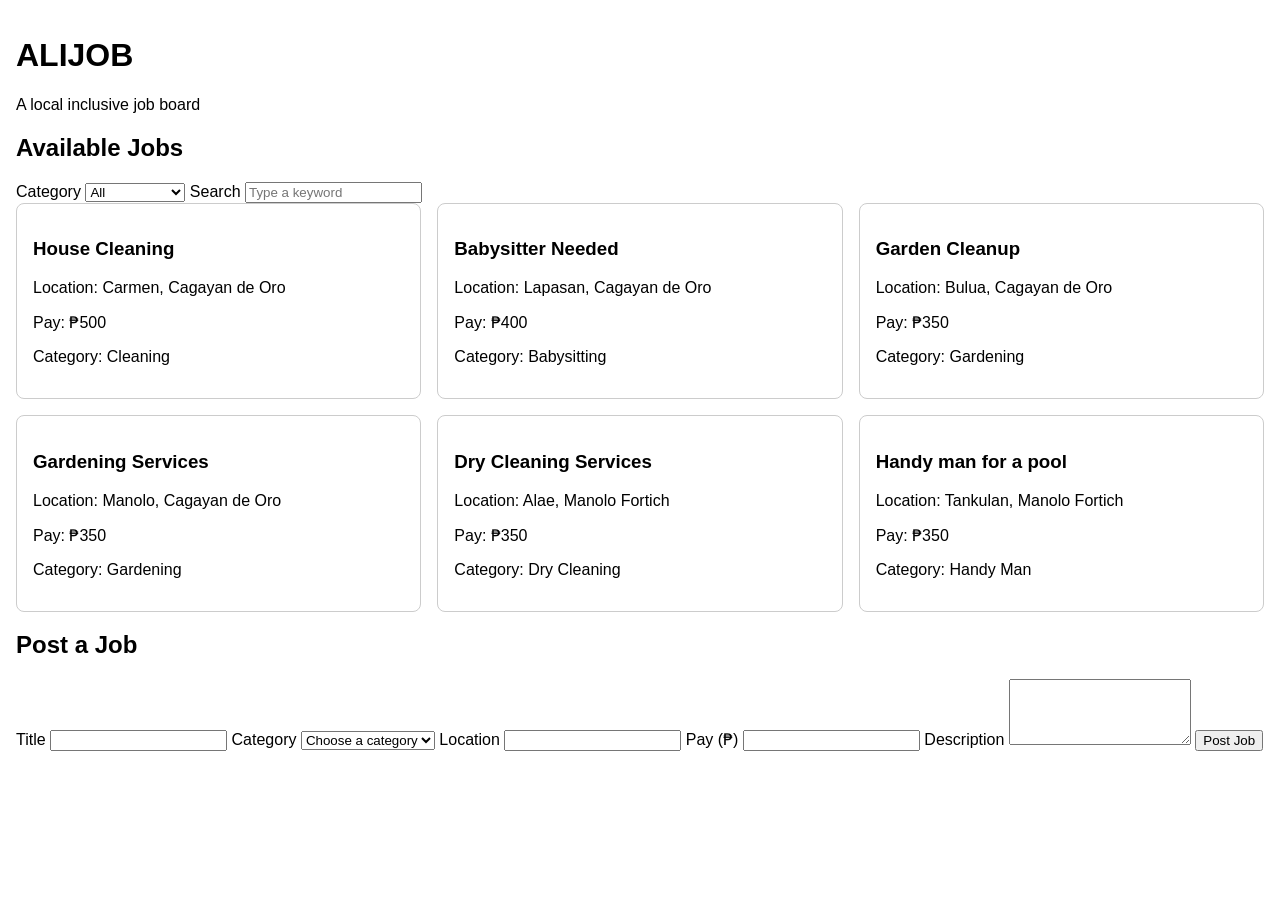
==== app.html @ 8339e1b4 "added pay range" ====
<!doctype html>
<html lang="en">
  <head>
    <meta charset="UTF-8" />
    <meta name="viewport" content="width=device-width, initial-scale=1.0" />
    <title>ALIJOB - Local Inclusive Job Board</title>
    <link rel="stylesheet" href="styles.css" />
  </head>
  <body>
    <header>
      <h1>ALIJOB</h1>
      <p>A local inclusive job board</p>
    </header>

    <main>
      <h2>Available Jobs</h2>
      <div class="controls">
        <label for="category-filter">Category</label>
        <select id="category-filter">
          <option value="all">All</option>
          <option value="Cleaning">Cleaning</option>
          <option value="Babysitting">Babysitting</option>
          <option value="Gardening">Gardening</option>
          <option value="Dry Cleaning">Dry Cleaning</option>
          <option value="Handy Man">Handy Man</option>
        </select>

        <label for="search-input">Search</label>
        <input type="text" id="search-input" placeholder="Type a keyword" />
      </div>
      <section class="job-grid"></section>
      <section class="post-job" aria-labelledby="post-heading">
  <h2 id="post-heading">Post a Job</h2>

  <form id="post-form" novalidate>
    <label for="post-title">Title</la2bel>
    <input type="text" id="post-title" />

    <label for="post-category">Category</label>
    <select id="post-category">
      <option value="">Choose a category</option>
      <option value="Cleaning">Cleaning</option>
      <option value="Babysitting">Babysitting</option>
      <option value="Gardening">Gardening</option>
      <option value="Dry Cleaning">Dry Cleaning</option>
      <option value="Handy Man">Handy Man</option>
    </select>

    <label for="post-location">Location</label>
    <input type="text" id="post-location" />

    <label for="post-pay">Pay (₱)</label>
    <input type="number" id="post-pay" min="0" />

    <label for="post-description">Description</label>
    <textarea id="post-description" rows="4"></textarea>

    <button type="submit">Post Job</button>
    <p id="post-message" aria-live="polite"></p>
  </form>
</section>
    </main>
    <dialog id="job-popup" aria-labelledby="popup-title">
      <h2 id="popup-title"></h2>
      <p id="popup-description"></p>
      <p id="popup-location"></p>
      <p id="popup-pay"></p>
      <h2 id="popup-title"></h2>
      <p id="popup-category"></p>

      <button type="button" id="popup-close">Close</button>
    </dialog>

    <script src="script.js"></script>
  </body>
</html>
---- styles.css ----
* {
  box-sizing: border-box;
}

body {
  font-family: Arial, sans-serif;
  margin:0;
  padding: 1rem;
}

.job-grid {
  display: grid;
  grid-template-columns: 1fr;
  gap: 1rem;
}

.job-card {
  border: 1px solid #cccccc;
  border-radius: 8px;
  padding: 1rem;
}

@media (min-width: 600px) {
  .job-grid {
    grid-template-columns: 1fr 1fr; 
  }
}

@media (min-width: 900px) {
  .job-grid {
    grid-template-columns: 1fr 1fr 1fr;
  }
}

.job-card {
  cursor: pointer;
}

.job-card:focus-visible {
  outline: 3px solid #1a56db;
  outline-offset: 2px;
}

.landing {
  text-align: center;
  padding: 2rem 1rem;
}

.cta-button {
  display: inline-block;
  margin-top: 1rem;
  padding: 0.75rem 1.5rem;
  background: #1a56db;
  color: #ffffff;
  text-decoration: none;
  border-radius: 0.5rem;
}

.cta-button:focus-visible {
  outline: 3px solid #1a56db;
  outline-offset: 2px;
}
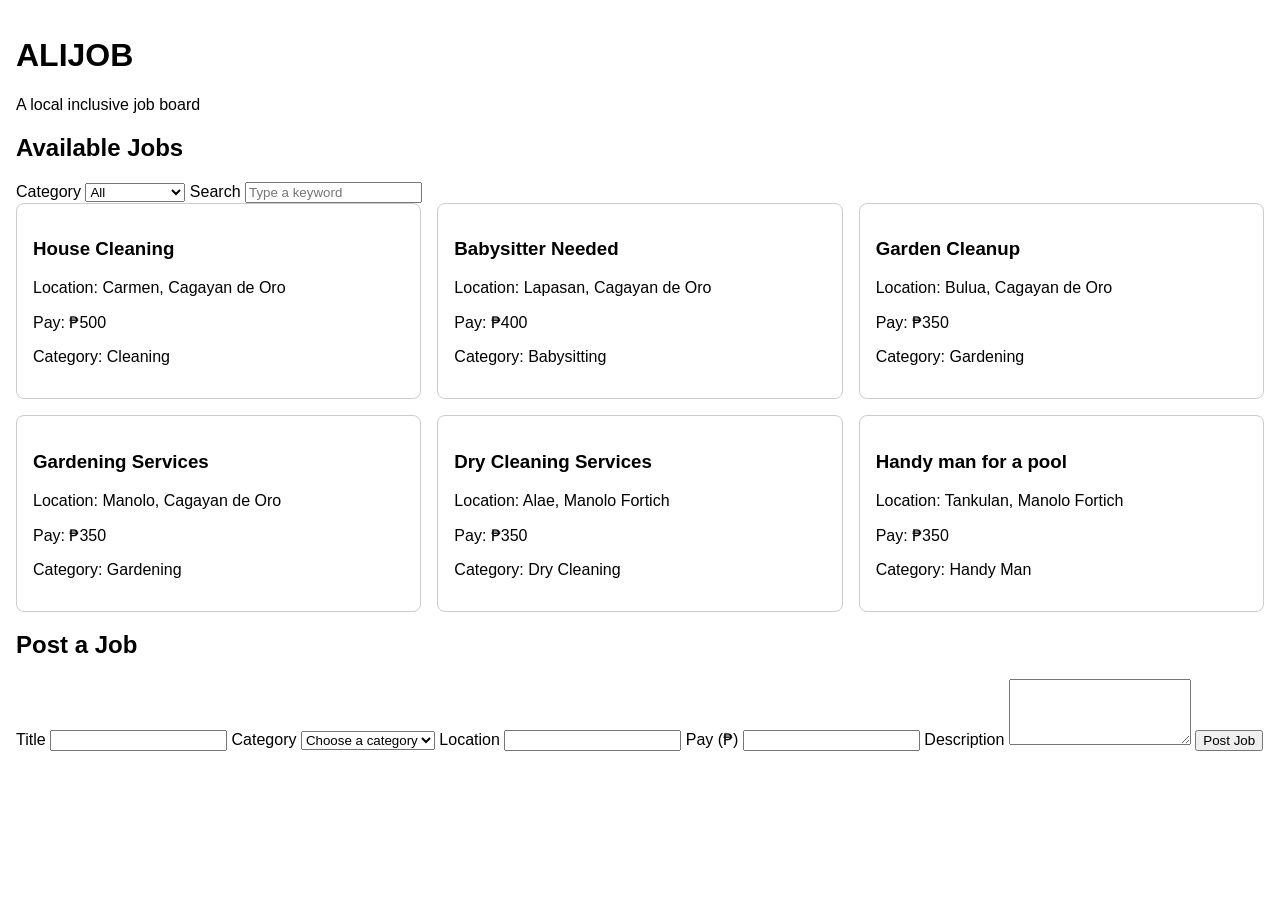
==== commit e71e1f92: "added post pay" ====
--- a/app.html
+++ b/app.html
@@ -50,7 +50,7 @@
     <input type="text" id="post-location" />
 
     <label for="post-pay">Pay (₱)</label>
-    <input type="number" id="post-pay" min="0" />
+    <input type="number" id="post-pay" min="150" />
 
     <label for="post-description">Description</label>
     <textarea id="post-description" rows="4"></textarea>
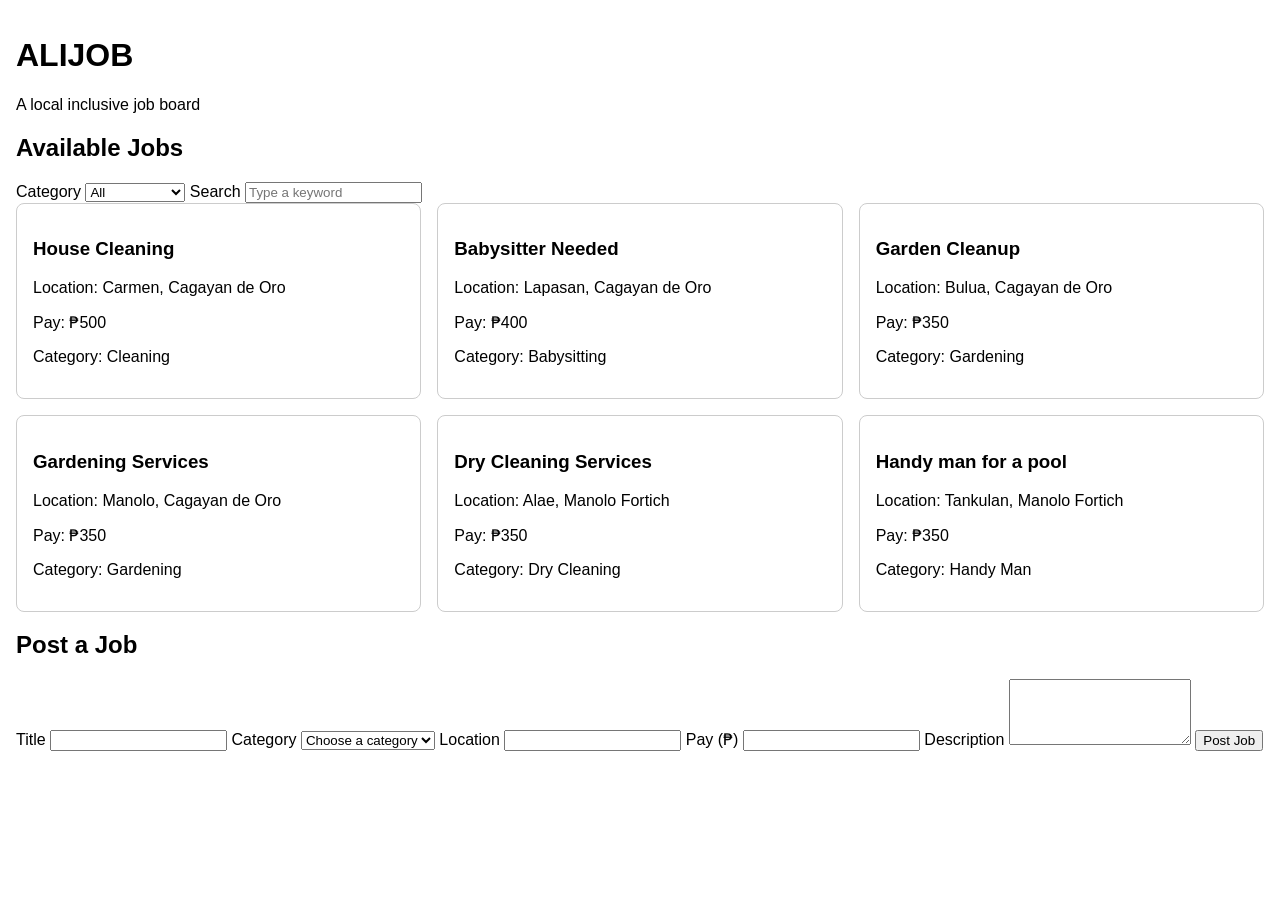
==== commit ab0af15c: "Added takedown html" ====
--- a/app.html
+++ b/app.html
@@ -69,6 +69,8 @@
       <p id="popup-category"></p>
 
       <button type="button" id="popup-close">Close</button>
+      <button type="button" id="popup-takedown" hidden>Take down</button>
+      <button type="button" id="popup-close">Close</button>
     </dialog>
 
     <script src="script.js"></script>
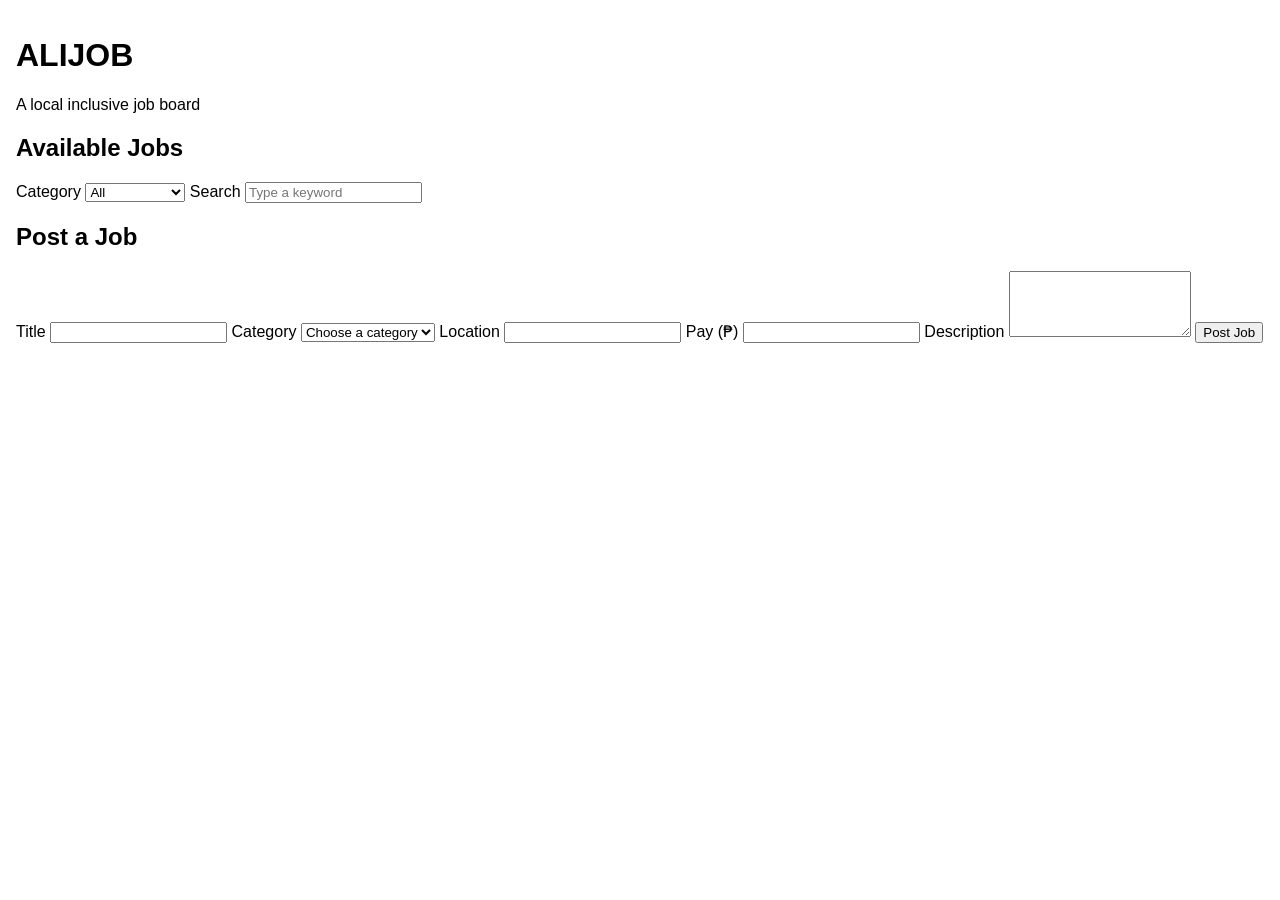
==== commit de04fb9a: "Added save to prevent deletion" ====
--- a/app.html
+++ b/app.html
@@ -70,7 +70,6 @@
 
       <button type="button" id="popup-close">Close</button>
       <button type="button" id="popup-takedown" hidden>Take down</button>
-      <button type="button" id="popup-close">Close</button>
     </dialog>
 
     <script src="script.js"></script>
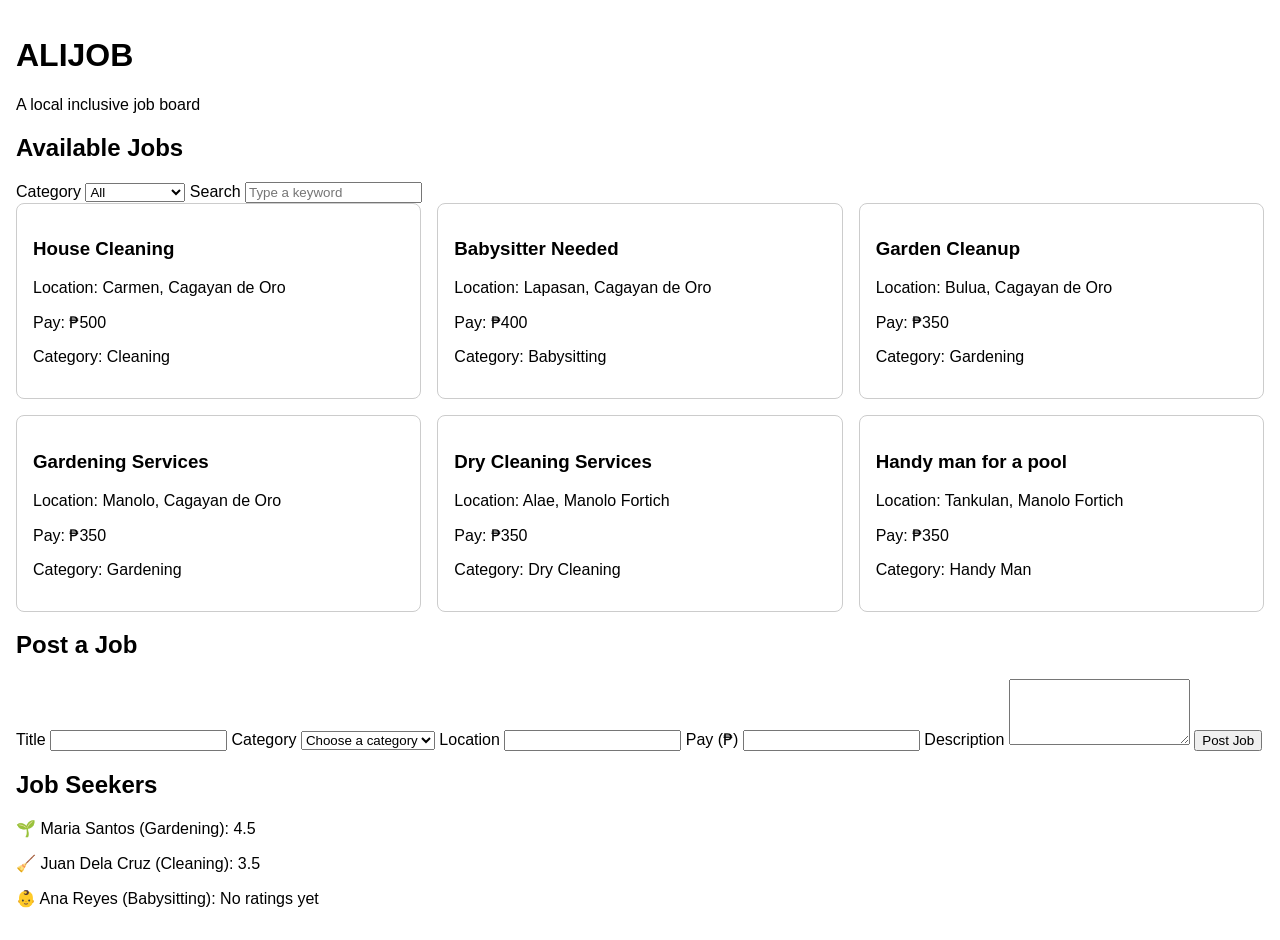
==== commit 2a4bee7b: "added seeker data" ====
--- a/app.html
+++ b/app.html
@@ -59,6 +59,10 @@
     <p id="post-message" aria-live="polite"></p>
   </form>
 </section>
+<section class="seekers" aria-labelledby="seekers-heading">
+  <h2 id="seekers-heading">Job Seekers</h2>
+  <div class="seeker-list"></div>
+</section>
     </main>
     <dialog id="job-popup" aria-labelledby="popup-title">
       <h2 id="popup-title"></h2>
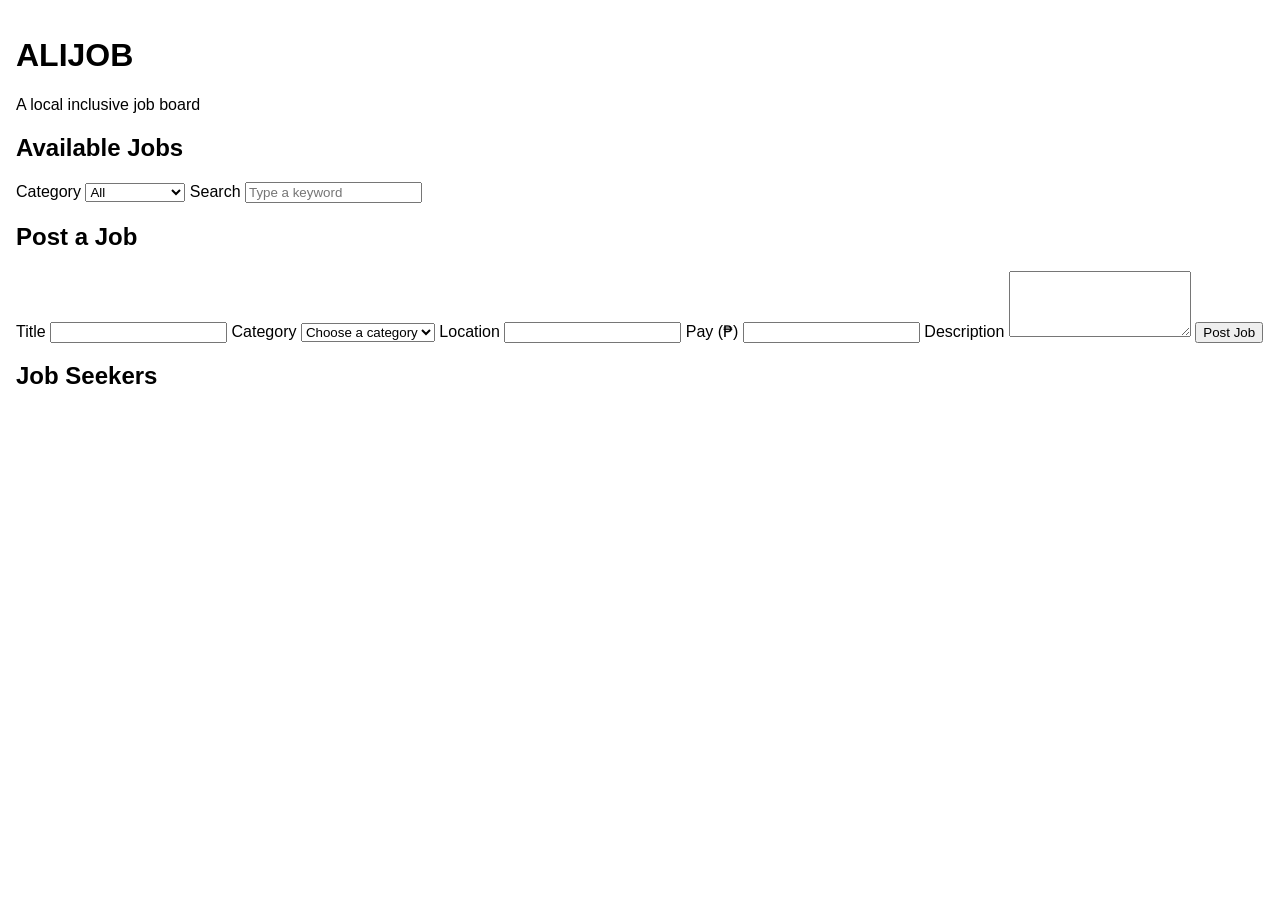
==== commit 5c60015f: "Added job rating scafolding" ====
--- a/app.html
+++ b/app.html
@@ -63,6 +63,7 @@
   <h2 id="seekers-heading">Job Seekers</h2>
   <div class="seeker-list"></div>
 </section>
+<p id="rating-message" aria-live="polite"></p>
     </main>
     <dialog id="job-popup" aria-labelledby="popup-title">
       <h2 id="popup-title"></h2>
--- a/styles.css
+++ b/styles.css
@@ -59,4 +59,53 @@
 .cta-button:focus-visible {
   outline: 3px solid #1a56db;
   outline-offset: 2px;
+}
+.seeker-card {
+  display: flex;
+  align-items: center;
+  gap: 1rem;
+  border: 1px solid #cccccc;
+  border-radius: 0.5rem;
+  padding: 1rem;
+  margin-bottom: 1rem;
+}
+
+.seeker-icon {
+  font-size: 2.5rem;
+}
+
+.seeker-name {
+  margin: 0;
+}
+
+.seeker-skill,
+.seeker-rating {
+  margin: 0.25rem 0 0;
+}
+
+.stars {
+  color: #b45309;
+}
+
+.rate-row {
+  margin: 0.5rem 0 0;
+}
+
+.rate-star {
+  min-width: 2.75rem;
+  min-height: 2.75rem;
+  font-size: 1.5rem;
+  background: none;
+  border: none;
+  color: #6b7280;
+  cursor: pointer;
+}
+
+.rate-star:hover {
+  color: #b45309;
+}
+
+.rate-star:focus-visible {
+  outline: 3px solid #1a56db;
+  outline-offset: 2px;
 }
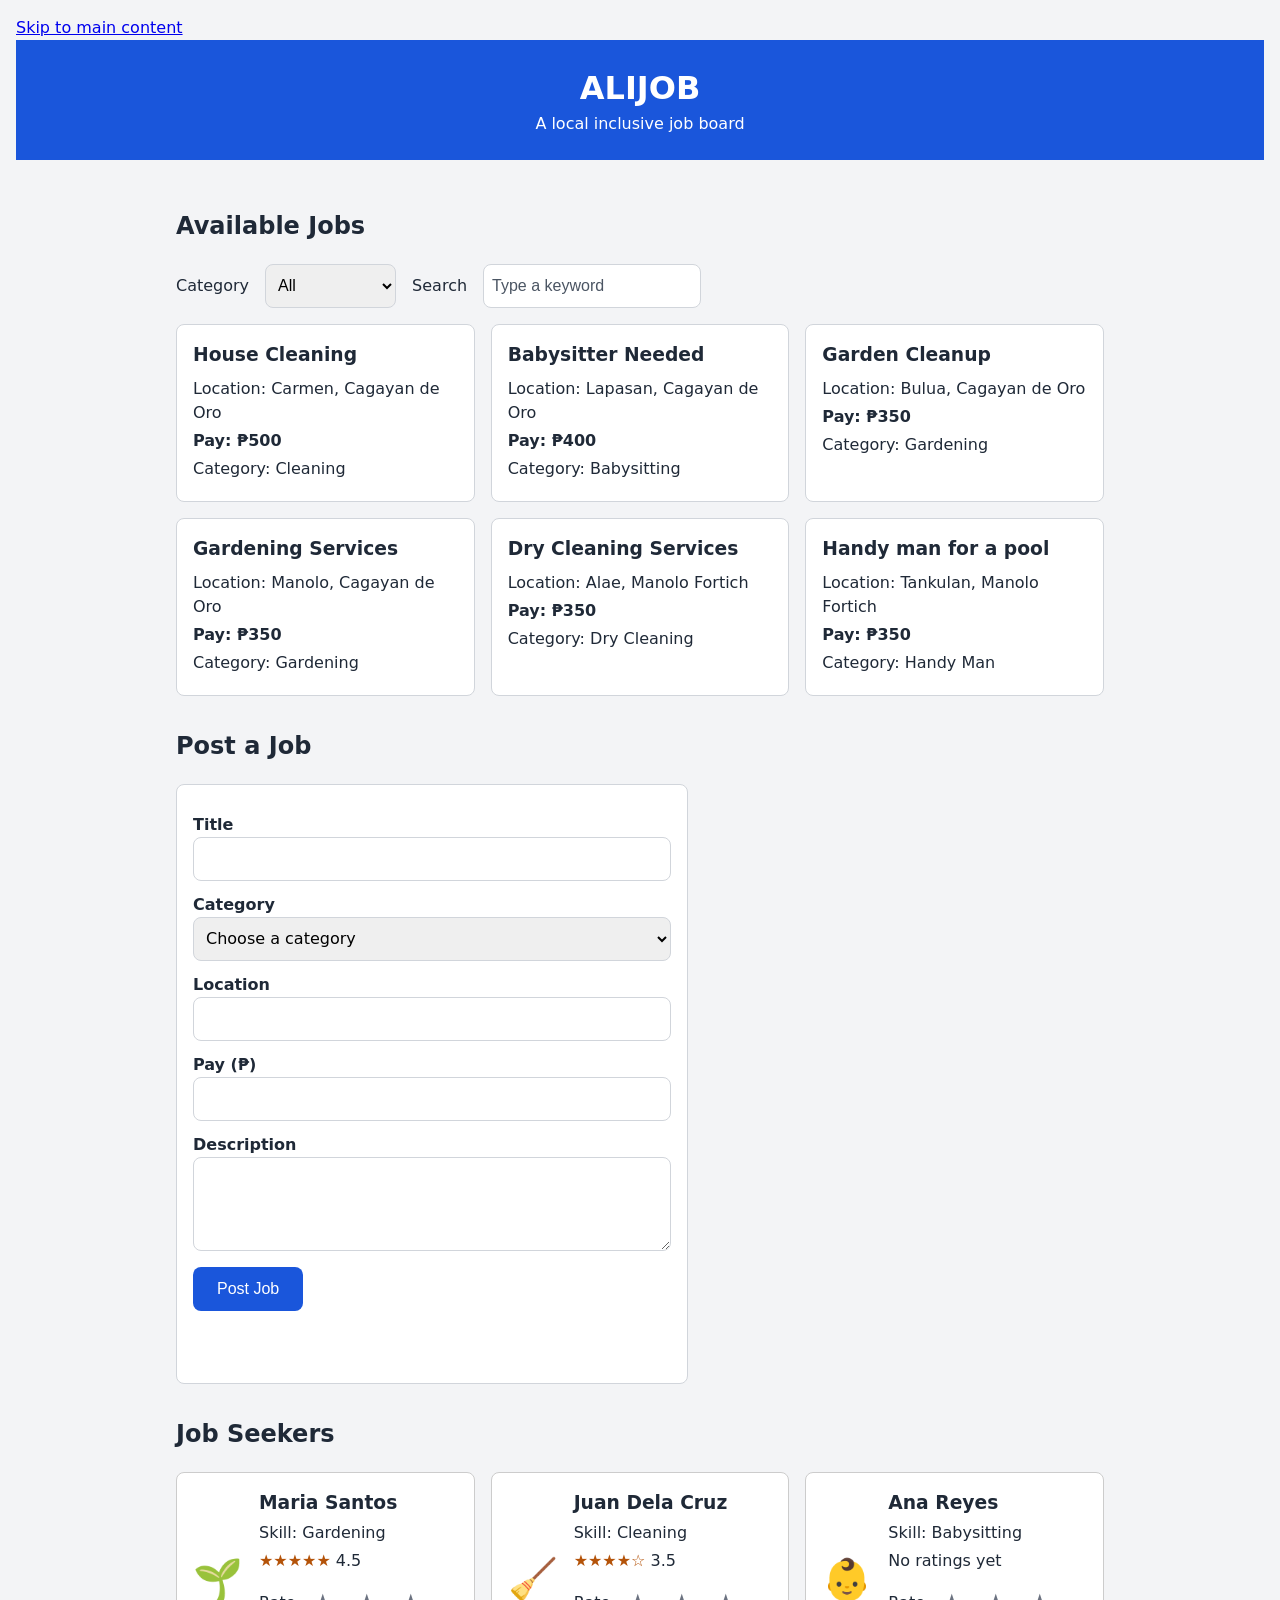
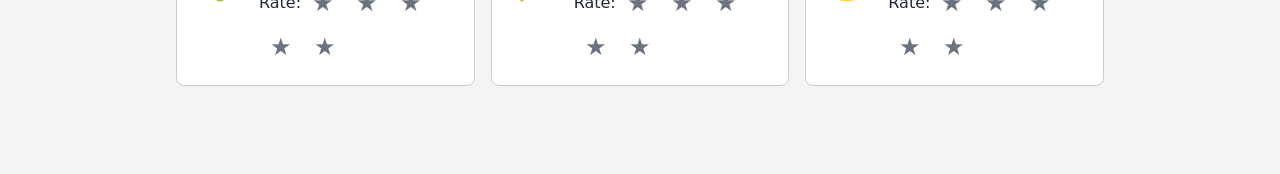
==== commit ee4e3eb3: "change main name" ====
--- a/app.html
+++ b/app.html
@@ -7,12 +7,13 @@
     <link rel="stylesheet" href="styles.css" />
   </head>
   <body>
+    <a class="skip-link" href="#main-content">Skip to main content</a>
     <header>
       <h1>ALIJOB</h1>
       <p>A local inclusive job board</p>
     </header>
 
-    <main>
+    <main id="main-content">
       <h2>Available Jobs</h2>
       <div class="controls">
         <label for="category-filter">Category</label>
--- a/styles.css
+++ b/styles.css
@@ -108,4 +108,285 @@
 .rate-star:focus-visible {
   outline: 3px solid #1a56db;
   outline-offset: 2px;
+}
+
+:root {
+  --text: #1f2937;
+  --brand: #1a56db;
+  --border: #d1d5db;
+  --surface: #ffffff;
+  --page: #f3f4f6;
+}
+
+*,
+*::before,
+*::after {
+  box-sizing: border-box;
+}
+
+[hidden] {
+  display: none !important;
+}
+
+body {
+  margin: 0;
+  font-family: system-ui, -apple-system, "Segoe UI", Roboto, sans-serif;
+  line-height: 1.5;
+  color: var(--text);
+  background: var(--page);
+}
+
+header {
+  background: var(--brand);
+  color: #ffffff;
+  padding: 1.5rem 1rem;
+  text-align: center;
+}
+
+header h1,
+header p {
+  margin: 0;
+}
+
+main {
+  max-width: 60rem;
+  margin: 0 auto;
+  padding: 1rem;
+}
+
+main h2 {
+  margin-top: 2rem;
+}
+
+.controls {
+  display: flex;
+  flex-wrap: wrap;
+  align-items: center;
+  gap: 0.5rem 1rem;
+  margin-bottom: 1rem;
+}
+
+.controls select,
+.controls input {
+  min-height: 2.75rem;
+  padding: 0.5rem;
+  font-size: 1rem;
+  border: 1px solid var(--border);
+  border-radius: 0.5rem;
+}
+
+.job-grid {
+  display: grid;
+  grid-template-columns: repeat(auto-fill, minmax(16rem, 1fr));
+  gap: 1rem;
+}
+
+.job-card {
+  background: var(--surface);
+  border: 1px solid var(--border);
+  border-radius: 0.5rem;
+  padding: 1rem;
+}
+
+.job-card:hover {
+  border-color: var(--brand);
+}
+
+.job-card p {
+  margin: 0.25rem 0;
+}
+
+.job-title {
+  margin: 0 0 0.5rem;
+}
+
+.job-pay {
+  font-weight: 700;
+}
+
+.no-results {
+  grid-column: 1 / -1;
+}
+
+#post-form {
+  max-width: 32rem;
+  background: var(--surface);
+  border: 1px solid var(--border);
+  border-radius: 0.5rem;
+  padding: 1rem;
+}
+
+#post-form label {
+  display: block;
+  margin-top: 0.75rem;
+  font-weight: 600;
+}
+
+#post-form input,
+#post-form select,
+#post-form textarea {
+  display: block;
+  width: 100%;
+  min-height: 2.75rem;
+  padding: 0.5rem;
+  font-size: 1rem;
+  font-family: inherit;
+  border: 1px solid var(--border);
+  border-radius: 0.5rem;
+}
+
+#post-form textarea {
+  resize: vertical;
+}
+
+#post-form button {
+  margin-top: 1rem;
+  min-height: 2.75rem;
+  padding: 0.5rem 1.5rem;
+  font-size: 1rem;
+  color: #ffffff;
+  background: var(--brand);
+  border: none;
+  border-radius: 0.5rem;
+  cursor: pointer;
+}
+
+#post-message {
+  min-height: 1.5rem;
+  font-weight: 600;
+}
+
+input:focus-visible,
+select:focus-visible,
+textarea:focus-visible,
+button:focus-visible {
+  outline: 3px solid var(--brand);
+  outline-offset: 2px;
+}
+
+:root {
+  --danger: #b91c1c;
+}
+
+dialog {
+  width: min(32rem, 92vw);
+  max-height: 90vh;
+  overflow-y: auto;
+  padding: 1.5rem;
+  color: var(--text);
+  background: var(--surface);
+  border: 1px solid var(--border);
+  border-radius: 0.75rem;
+}
+
+dialog::backdrop {
+  background: rgba(0, 0, 0, 0.5);
+}
+
+dialog h2 {
+  margin: 0 0 0.5rem;
+}
+
+dialog p {
+  margin: 0.5rem 0;
+}
+
+#popup-pay {
+  font-weight: 700;
+}
+
+#popup-close,
+#popup-takedown {
+  min-height: 2.75rem;
+  margin-top: 1rem;
+  margin-right: 0.5rem;
+  padding: 0.5rem 1.25rem;
+  font-size: 1rem;
+  border-radius: 0.5rem;
+  cursor: pointer;
+}
+
+#popup-close {
+  color: var(--text);
+  background: var(--surface);
+  border: 1px solid var(--border);
+}
+
+#popup-takedown {
+  color: #ffffff;
+  background: var(--danger);
+  border: 1px solid var(--danger);
+}
+
+.seeker-list {
+  display: grid;
+  grid-template-columns: repeat(auto-fill, minmax(18rem, 1fr));
+  gap: 1rem;
+}
+
+.seeker-card {
+  margin-bottom: 0;
+  background: var(--surface);
+}
+
+.seeker-info {
+  min-width: 0;
+}
+
+.rate-row {
+  display: flex;
+  flex-wrap: wrap;
+  align-items: center;
+}
+
+#rating-message {
+  min-height: 1.5rem;
+  font-weight: 600;
+}
+
+.job-card,
+.seeker-card {
+  transition: border-color 0.2s;
+}
+
+@media (prefers-reduced-motion: reduce) {
+  .job-card,
+  .seeker-card {
+    transition: none;
+  }
+}
+
+html,
+body {
+  max-width: 100%;
+}
+
+.job-grid {
+  grid-template-columns: repeat(auto-fill, minmax(min(16rem, 100%), 1fr));
+}
+
+.seeker-list {
+  grid-template-columns: repeat(auto-fill, minmax(min(18rem, 100%), 1fr));
+}
+
+.job-card,
+.seeker-card,
+dialog {
+  overflow-wrap: anywhere;
+}
+
+.controls select,
+.controls input {
+  max-width: 100%;
+}
+
+img,
+svg {
+  max-width: 100%;
+  height: auto;
+}
+
+::placeholder {
+  color: #4b5563;
+  opacity: 1;
 }
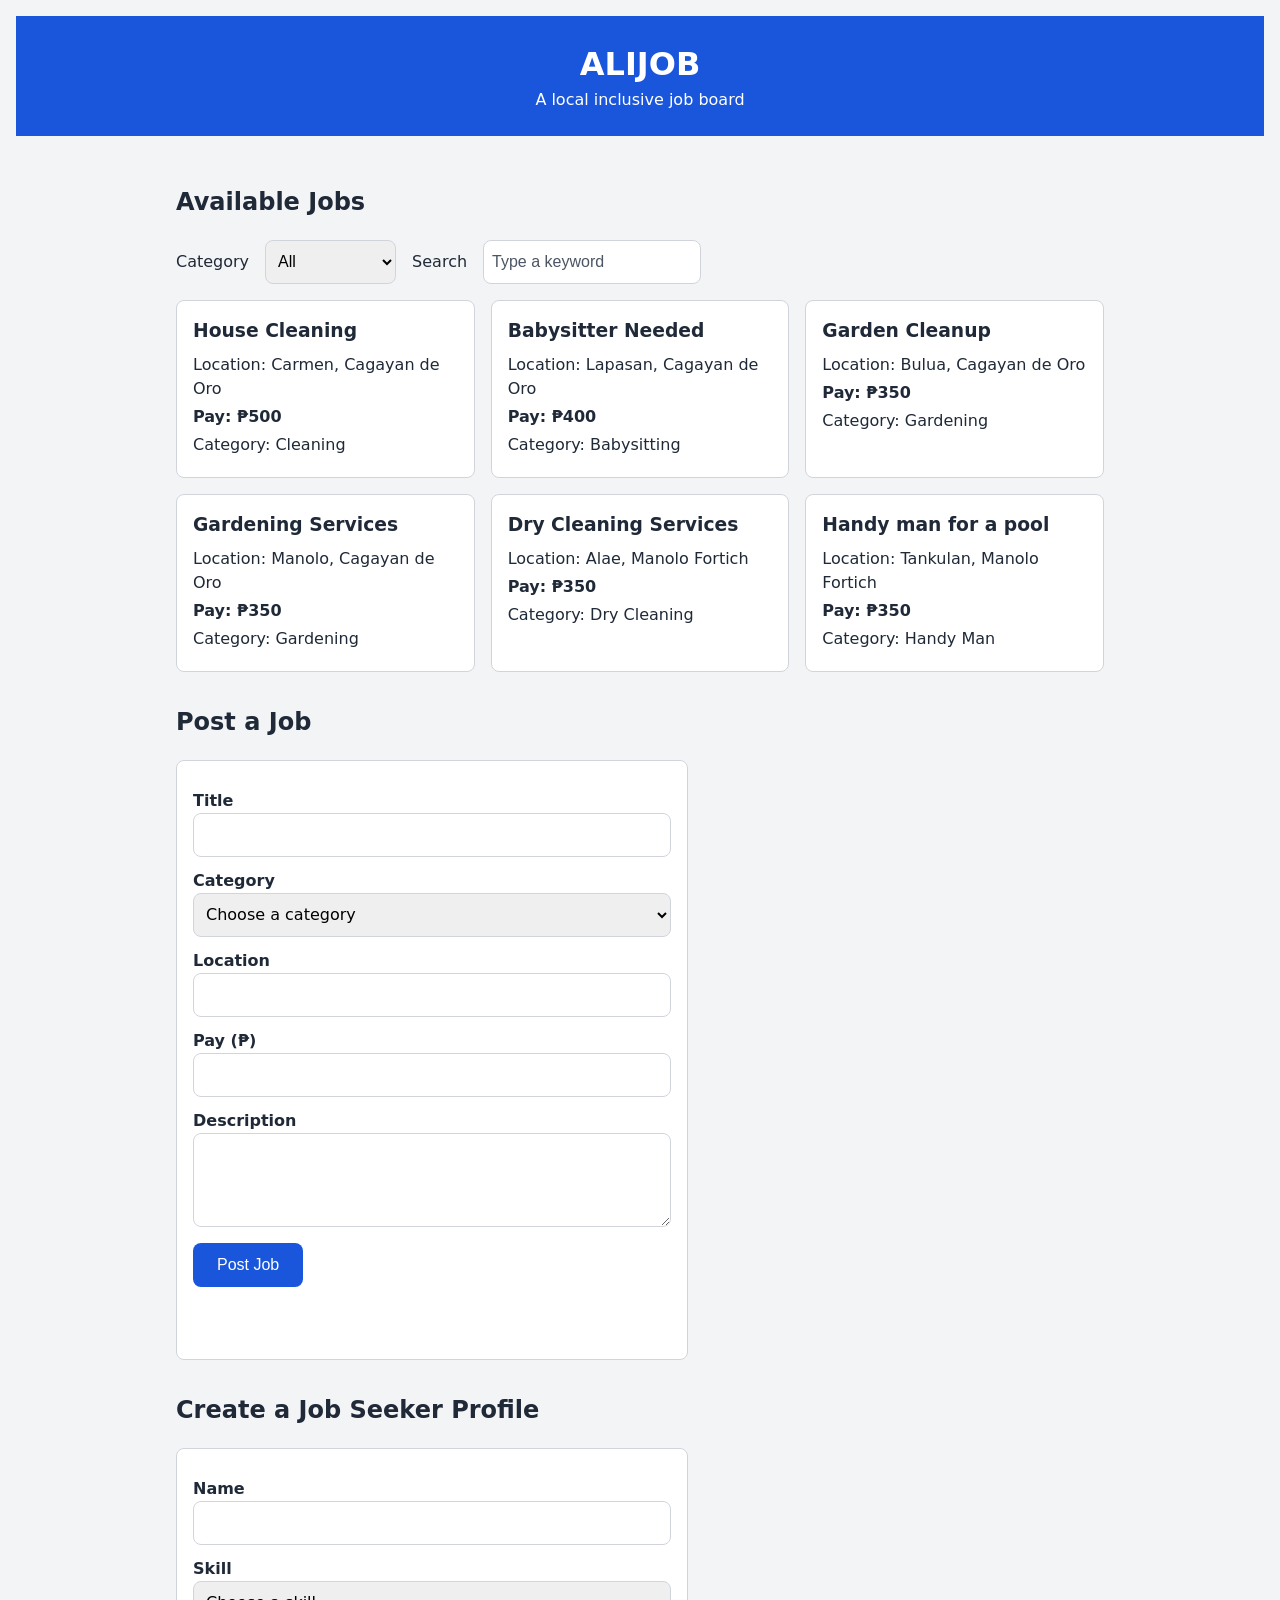
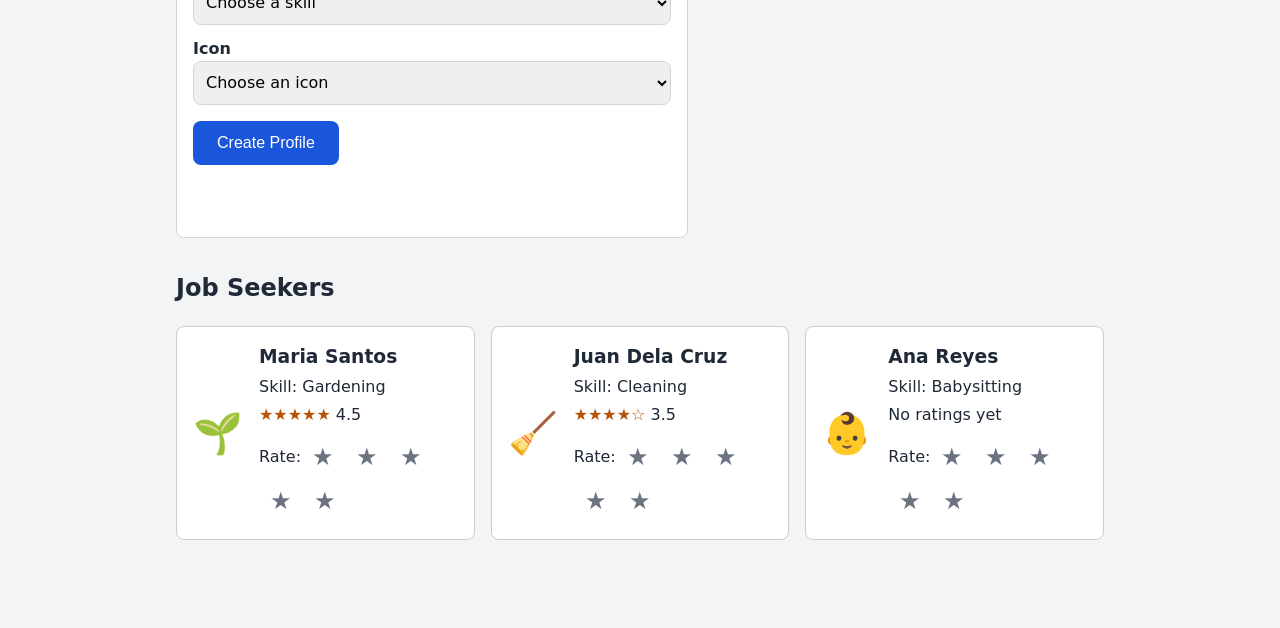
==== commit 77350fae: "added seeker profile" ====
--- a/app.html
+++ b/app.html
@@ -60,6 +60,38 @@
     <p id="post-message" aria-live="polite"></p>
   </form>
 </section>
+
+<section class="signup" id="signup" aria-labelledby="signup-heading">
+  <h2 id="signup-heading">Create a Job Seeker Profile</h2>
+
+  <form id="signup-form" novalidate>
+    <label for="signup-name">Name</label>
+    <input type="text" id="signup-name" maxlength="40" />
+
+    <label for="signup-skill">Skill</label>
+    <select id="signup-skill">
+      <option value="">Choose a skill</option>
+      <option value="Cleaning">Cleaning</option>
+      <option value="Babysitting">Babysitting</option>
+      <option value="Gardening">Gardening</option>
+      <option value="Dry Cleaning">Dry Cleaning</option>
+      <option value="Handy Man">Handy Man</option>
+    </select>
+
+    <label for="signup-icon">Icon</label>
+    <select id="signup-icon">
+      <option value="">Choose an icon</option>
+      <option value="🧹">🧹 Broom</option>
+      <option value="👶">👶 Baby</option>
+      <option value="🌱">🌱 Plant</option>
+      <option value="🧺">🧺 Basket</option>
+      <option value="🛠️">🛠️ Tools</option>
+    </select>
+
+    <button type="submit">Create Profile</button>
+    <p id="signup-message" aria-live="polite"></p>
+  </form>
+</section>
 <section class="seekers" aria-labelledby="seekers-heading">
   <h2 id="seekers-heading">Job Seekers</h2>
   <div class="seeker-list"></div>
--- a/styles.css
+++ b/styles.css
@@ -389,4 +389,61 @@
 ::placeholder {
   color: #4b5563;
   opacity: 1;
+}
+
+.skip-link {
+  position: absolute;
+  left: 0.5rem;
+  top: -4rem;
+  padding: 0.5rem 1rem;
+  color: #ffffff;
+  background: var(--brand);
+  border-radius: 0.5rem;
+}
+
+.skip-link:focus {
+  top: 0.5rem;
+}
+
+#signup-form {
+  max-width: 32rem;
+  background: var(--surface);
+  border: 1px solid var(--border);
+  border-radius: 0.5rem;
+  padding: 1rem;
+}
+
+#signup-form label {
+  display: block;
+  margin-top: 0.75rem;
+  font-weight: 600;
+}
+
+#signup-form input,
+#signup-form select {
+  display: block;
+  width: 100%;
+  min-height: 2.75rem;
+  padding: 0.5rem;
+  font-size: 1rem;
+  font-family: inherit;
+  border: 1px solid var(--border);
+  border-radius: 0.5rem;
+}
+
+#signup-form button {
+  margin-top: 1rem;
+  min-height: 2.75rem;
+  padding: 0.5rem 1.5rem;
+  font-size: 1rem;
+  color: #ffffff;
+  background: var(--brand);
+  border: none;
+  border-radius: 0.5rem;
+  cursor: pointer;
+}
+
+#signup-message {
+  min-height: 1.5rem;
+  font-weight: 600;
 }
